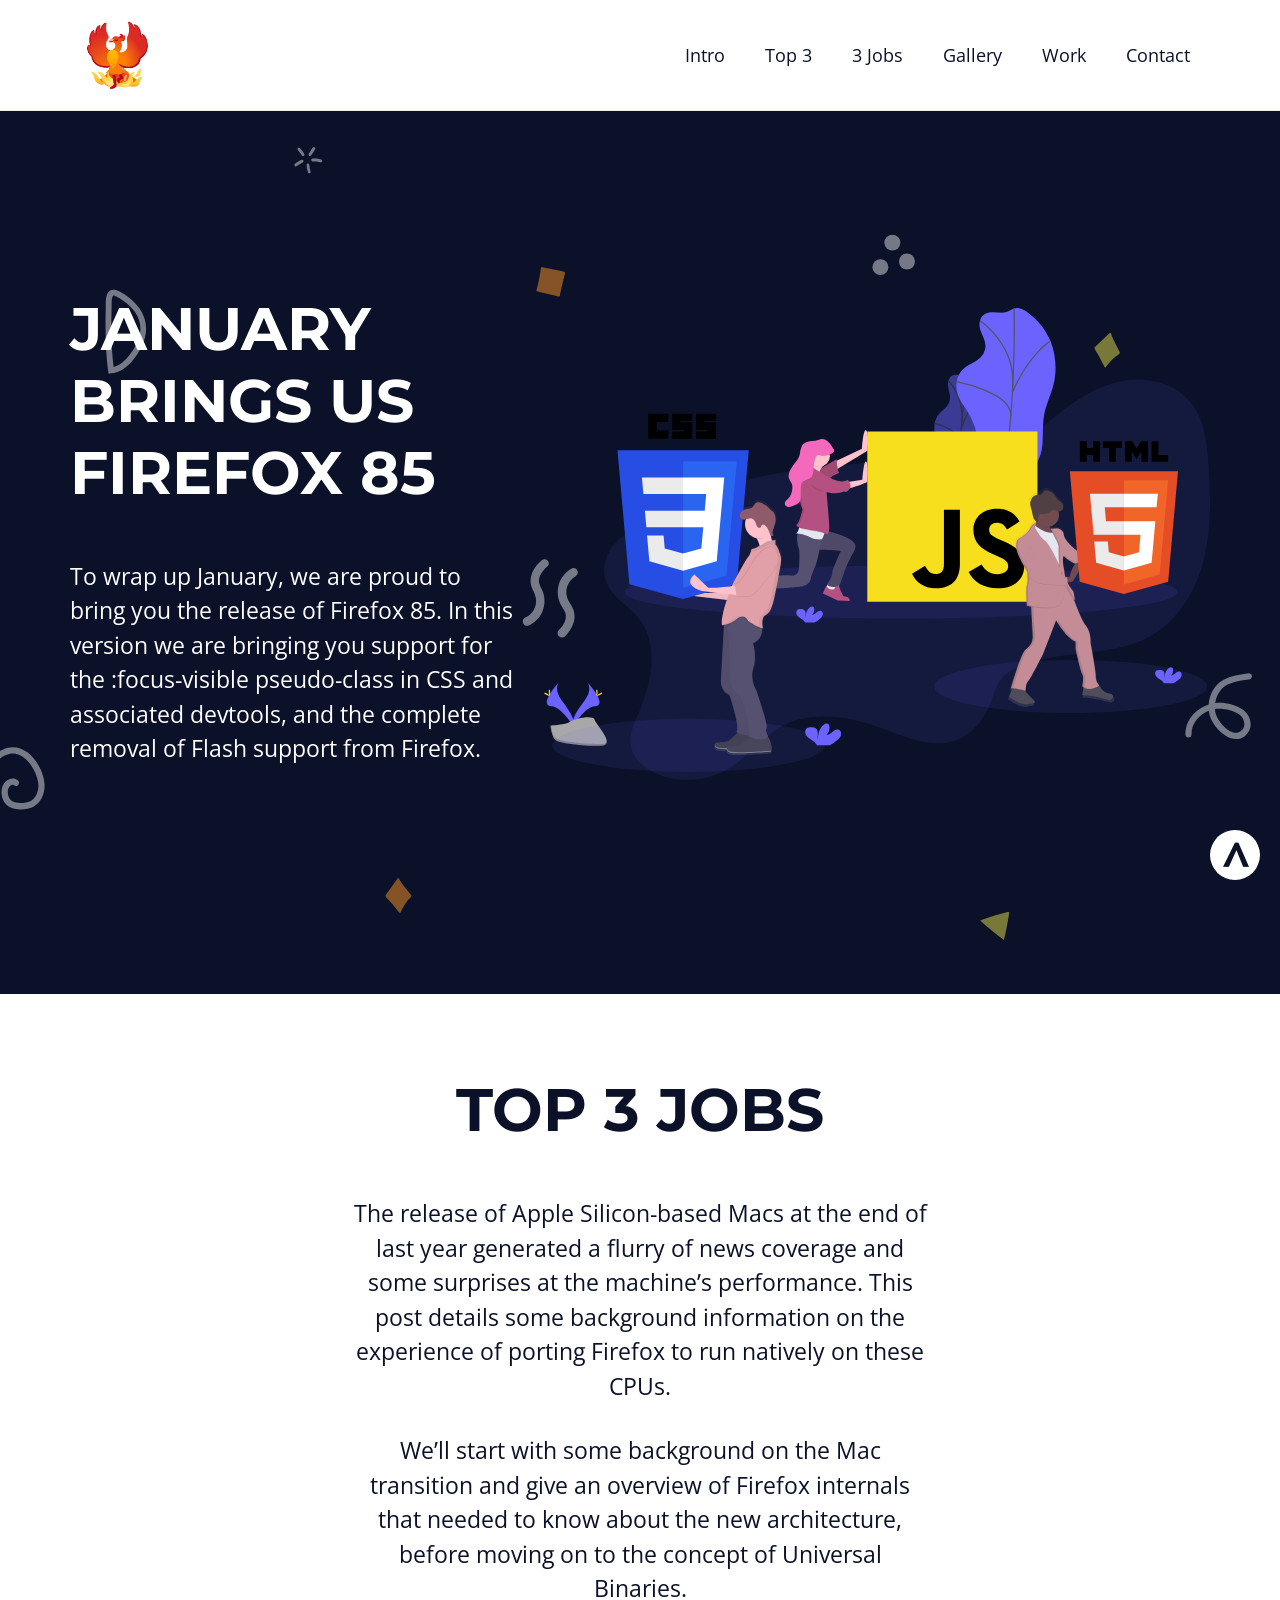
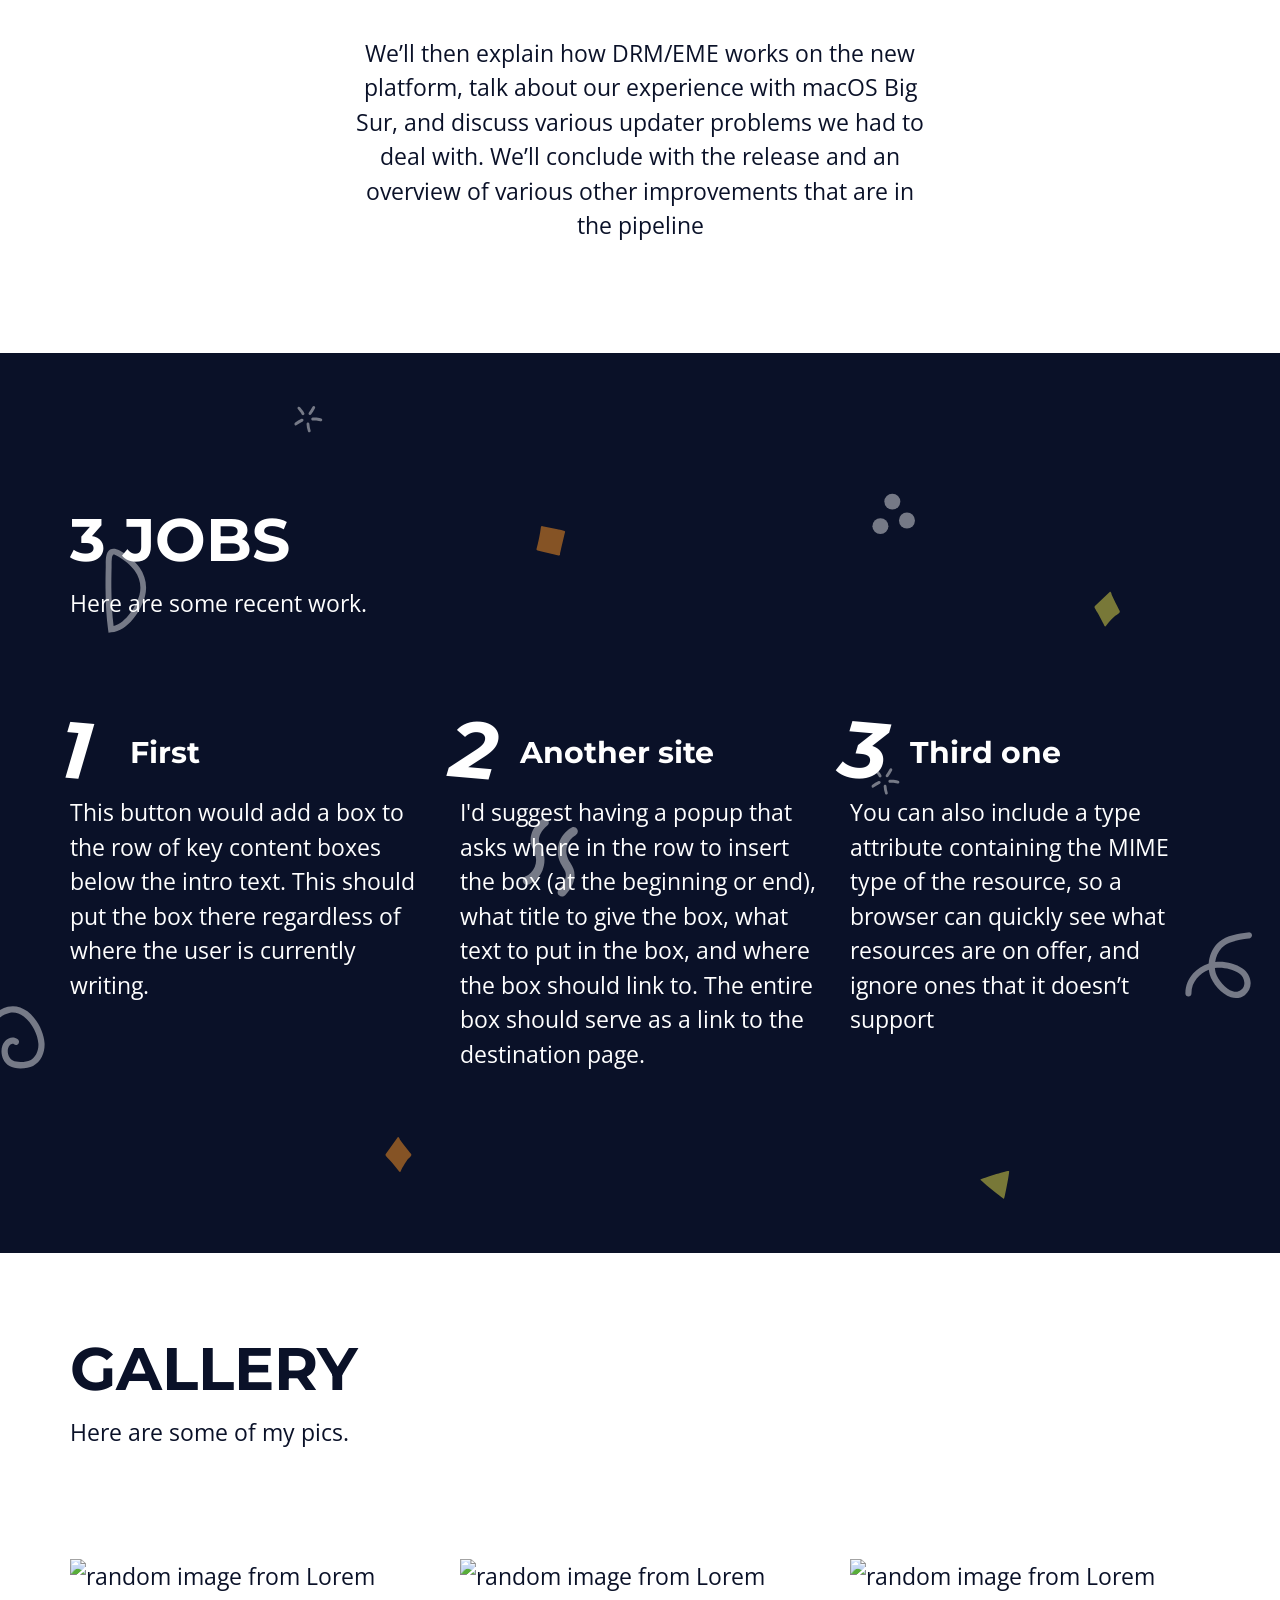
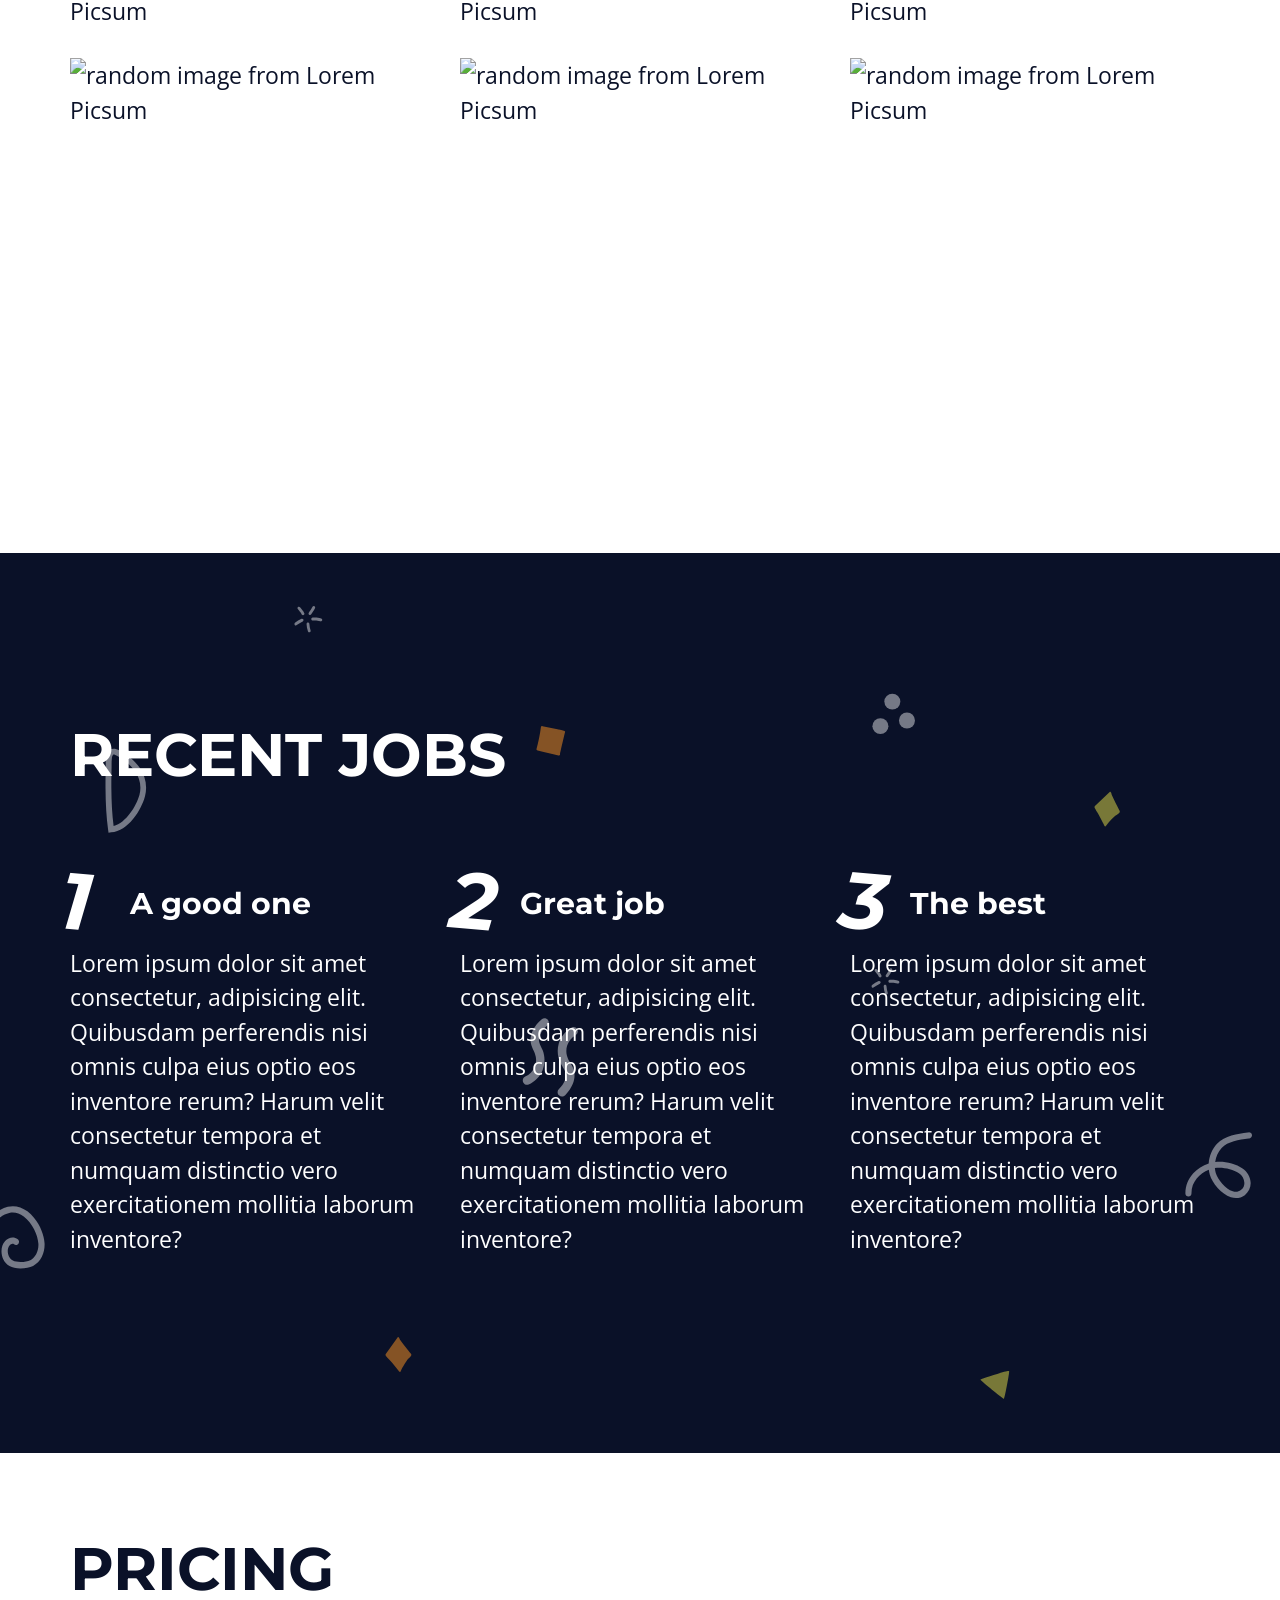
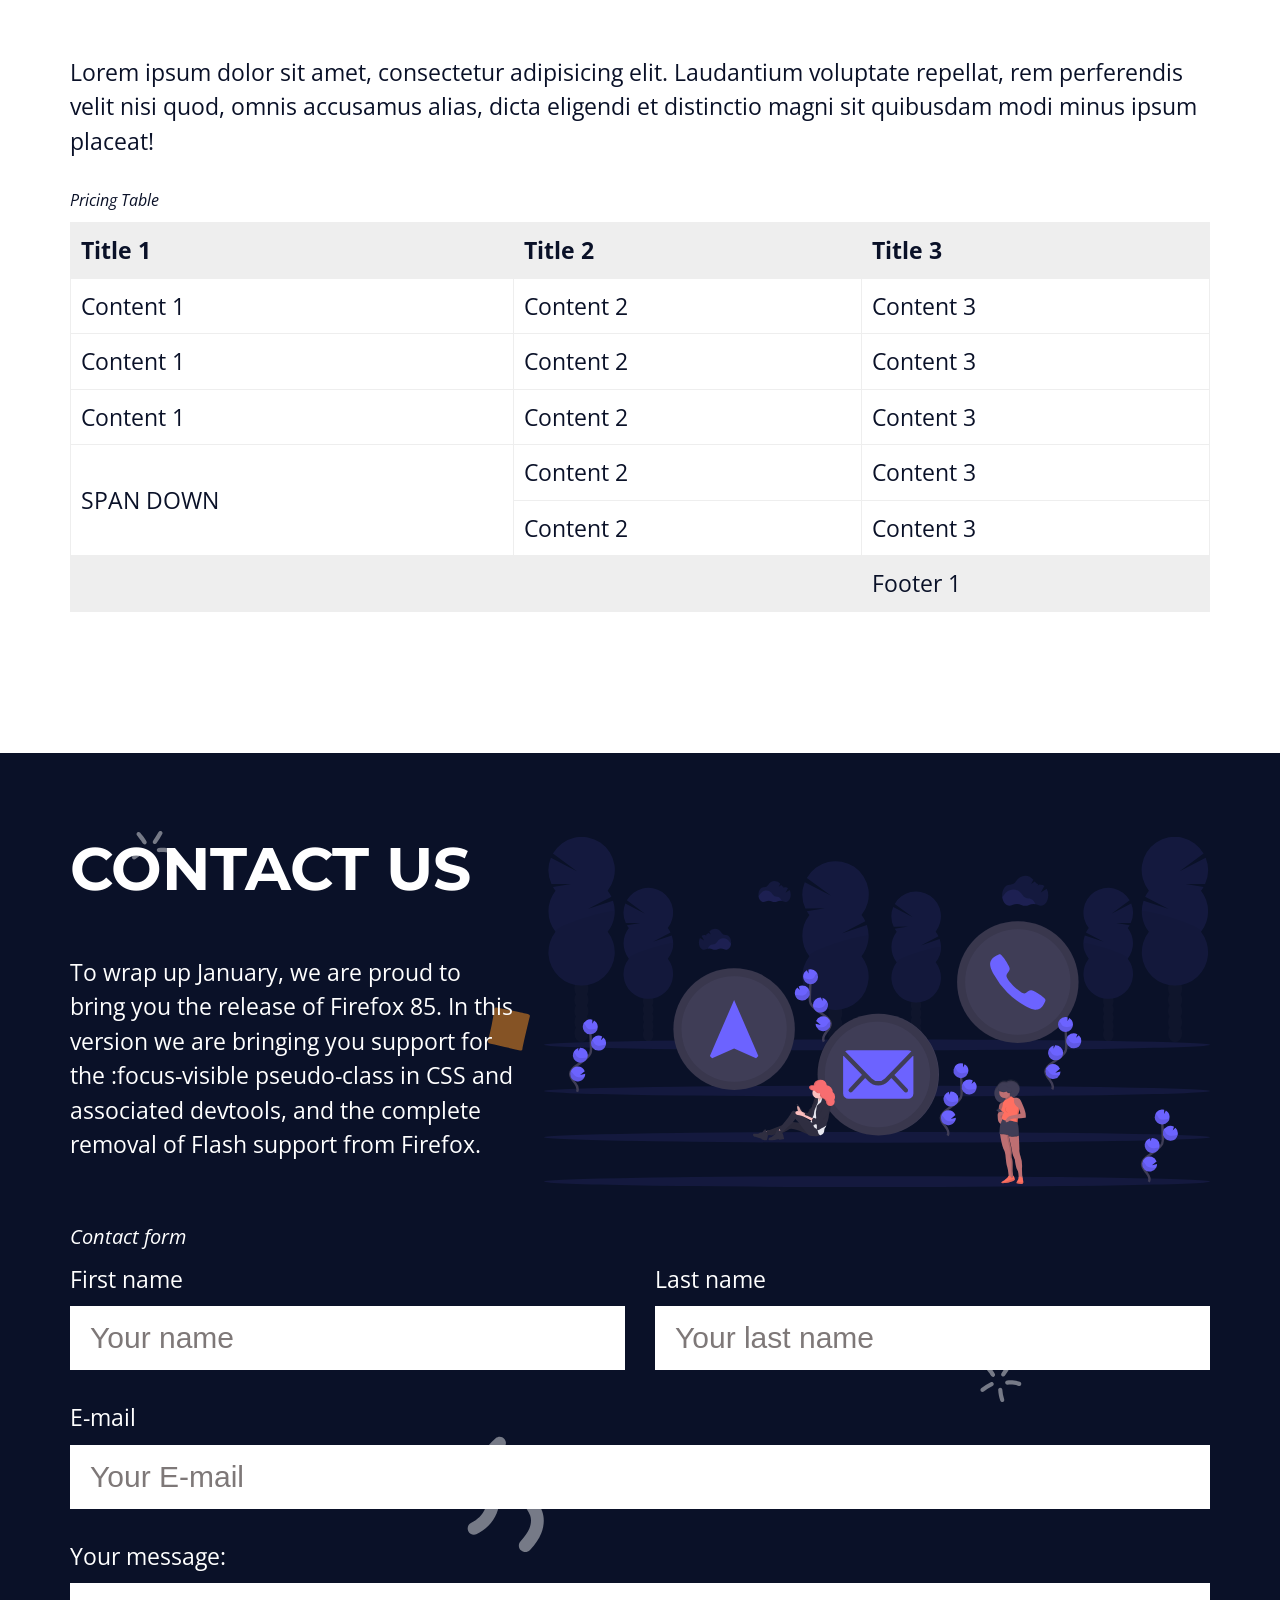
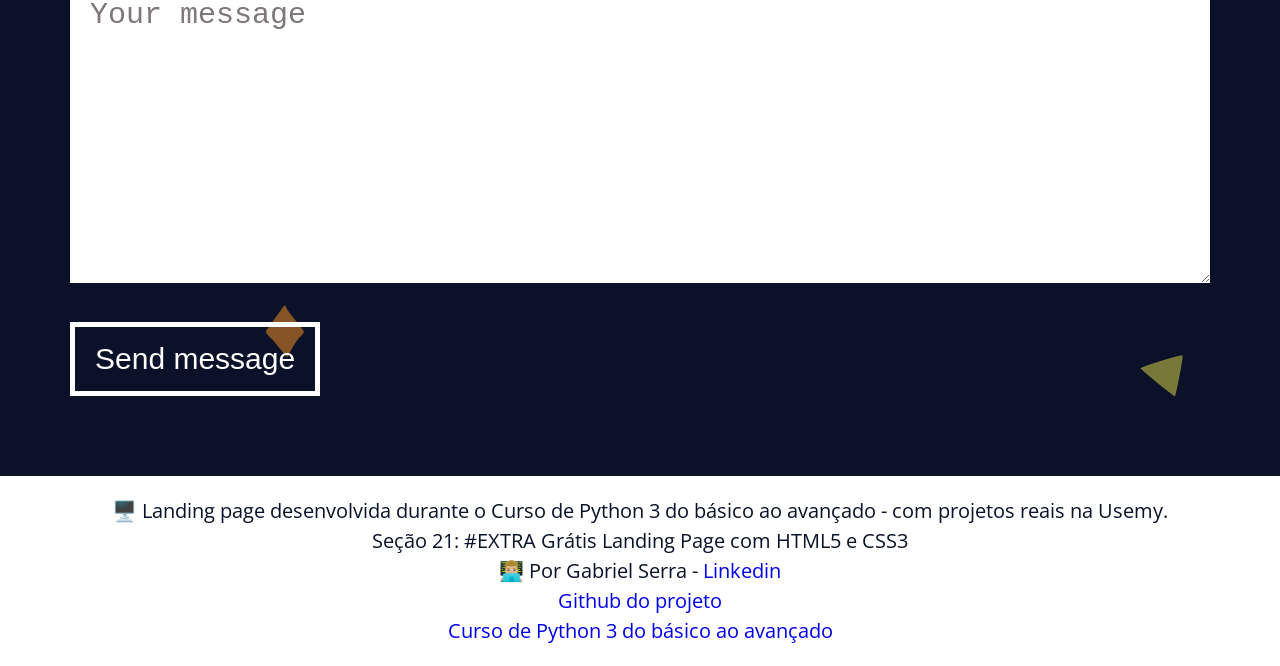
==== index.html @ 503d2846 "To publish at Netlify" ====
<!doctype html>
<html lang="pt-BR">
  <head>
    <meta charset="UTF-8" />
    <meta name="viewport" content="width=device-width, initial-scale=1.0" />
    <title>Landing Page</title>
    <link rel="stylesheet" href="./assets/css/styles.css" />
    <link rel="preconnect" href="https://fonts.googleapis.com" />
    <link rel="preconnect" href="https://fonts.gstatic.com" crossorigin />
    <link
      href="https://fonts.googleapis.com/css2?family=Montserrat:ital,wght@0,900;1,900&family=Open+Sans:ital,wdth,wght@0,75..100,300..800;1,75..100,300..800&display=swap"
      rel="stylesheet"
    />
  </head>
  <body>
    <input id="close-menu" class="close-menu" type="checkbox" area-label="Close menu" rolle="button">
    <label class="close-menu-label" for="close-menu" title="close-menu"></label>
    <div class="menu-spacing"></div>

    <aside class="menu white-bg">
      <div class="main-content menu-content">
        <h1 class="logo" onclick="getElementById('close-menu').checked=false;"><a href="#">🐦‍🔥</a></h1>
        <nav>
          <ul onclick="getElementById('close-menu').checked=false;">
            <li><a href="#intro">Intro</a></li>
            <li><a href="#top3">Top 3</a></li>
            <li><a href="#jobs">3 Jobs</a></li>
            <li><a href="#gallery">Gallery</a></li>
            <li><a href="#work">Work</a></li>
            <li><a href="#contact">Contact</a></li>
          </ul>
        </nav>
      </div>
    </aside>

    <section id="intro" class="intro main-bg section">
      <div class="main-content intro-content">
        <div class="intro-text-content">
          <h2>January brings us Firefox 85</h2>
          <p>
            To wrap up January, we are proud to bring you the release of Firefox
            85. In this version we are bringing you support for the
            :focus-visible pseudo-class in CSS and associated devtools, and the
            complete removal of Flash support from Firefox.
          </p>
        </div>
        <div class="intro-img">
          <img
            src="./assets/img/javascript-not-optimized.svg"
            alt="Desenho de 3 pessoas com as logos do CSS Js e HTML5"
          />
        </div>
      </div>
    </section>

    <section id="top3" class="white-bg section">
      <div class="main-content top3-content">
        <h2>TOP 3 jobs</h2>
        <p>
          The release of Apple Silicon-based Macs at the end of last year
          generated a flurry of news coverage and some surprises at the
          machine’s performance. This post details some background information
          on the experience of porting Firefox to run natively on these CPUs.
        </p>
        <p>
          We’ll start with some background on the Mac transition and give an
          overview of Firefox internals that needed to know about the new
          architecture, before moving on to the concept of Universal Binaries.
        </p>
        <p>
          We’ll then explain how DRM/EME works on the new platform, talk about
          our experience with macOS Big Sur, and discuss various updater
          problems we had to deal with. We’ll conclude with the release and an
          overview of various other improvements that are in the pipeline
        </p>
      </div>
    </section>

    <section id="jobs" class="jobs main-bg section">
      <div class="main-content jobs-content">
        <h2 class="grid-main-heading">3 Jobs</h2>
        <p class="grid-description">Here are some recent work.</p>
        <div class="grid">
          <article>
            <h3>First</h3>
            <p>
              This button would add a box to the row of key content boxes below
              the intro text. This should put the box there regardless of where
              the user is currently writing.
            </p>
          </article>
          <article>
            <h3>Another site</h3>
            <p>
              I'd suggest having a popup that asks where in the row to insert
              the box (at the beginning or end), what title to give the box,
              what text to put in the box, and where the box should link to. The
              entire box should serve as a link to the destination page.
            </p>
          </article>
          <article>
            <h3>Third one</h3>
            <p>
              You can also include a type attribute containing the MIME type of
              the resource, so a browser can quickly see what resources are on
              offer, and ignore ones that it doesn’t support
            </p>
          </article>
        </div>
      </div>
    </section>

    <section id="gallery" class="section white-bg">
      <div class="main-content">
        <h2 class="grid-main-heading">Gallery</h2>
        <p class="grid-description">Here are some of my pics.</p>
        <div class="grid">
          <div class="gallery-img">
            <img
              src="https://picsum.photos/360?random=1"
              alt="random image from Lorem Picsum"
            />
          </div>
          <div class="gallery-img">
            <img
              src="https://picsum.photos/360?random=2"
              alt="random image from Lorem Picsum"
            />
          </div>
          <div class="gallery-img">
            <img
              src="https://picsum.photos/360?random=3"
              alt="random image from Lorem Picsum"
            />
          </div>
          <div class="gallery-img">
            <img
              src="https://picsum.photos/360?random=4"
              alt="random image from Lorem Picsum"
            />
          </div>
          <div class="gallery-img">
            <img
              src="https://picsum.photos/360?random=5"
              alt="random image from Lorem Picsum"
            />
          </div>
          <div class="gallery-img">
            <img
              src="https://picsum.photos/360?random=6"
              alt="random image from Lorem Picsum"
            />
          </div>
        </div>
      </div>
    </section>

    <section id="work" class="jobs main-bg section">
      <div class="main-content jobs-content">
        <h2 class="grid-main-heading grid-description">Recent jobs</h2>
        <div class="grid">
          <article>
            <h3>A good one</h3>
            <p>
              Lorem ipsum dolor sit amet consectetur, adipisicing elit. Quibusdam perferendis nisi omnis culpa eius optio eos inventore rerum? Harum velit consectetur tempora et numquam distinctio vero exercitationem mollitia laborum inventore?
            </p>
          </article>
          <article>
            <h3>Great job</h3>
            <p>
              Lorem ipsum dolor sit amet consectetur, adipisicing elit. Quibusdam perferendis nisi omnis culpa eius optio eos inventore rerum? Harum velit consectetur tempora et numquam distinctio vero exercitationem mollitia laborum inventore?
            </p>
          </article>
          <article>
            <h3>The best</h3>
            <p>
              Lorem ipsum dolor sit amet consectetur, adipisicing elit. Quibusdam perferendis nisi omnis culpa eius optio eos inventore rerum? Harum velit consectetur tempora et numquam distinctio vero exercitationem mollitia laborum inventore?
            </p>
          </article>
        </div>
      </div>
    </section>

    <section id="pricing" class="white-bg section">
      <div class="main-content ">
        <h2>Pricing</h2>
        <p>
          Lorem ipsum dolor sit amet, consectetur adipisicing elit. Laudantium
          voluptate repellat, rem perferendis velit nisi quod, omnis accusamus
          alias, dicta eligendi et distinctio magni sit quibusdam modi minus
          ipsum placeat!
        </p>

        <div class="responsive-table">
          <table>
            <caption>
              Pricing Table
            </caption>
            <thead>
              <tr>
                <th>Title 1</th>
                <th>Title 2</th>
                <th>Title 3</th>
              </tr>
            </thead>

            <tbody>
              <tr>
                <td>Content 1</td>
                <td>Content 2</td>
                <td>Content 3</td>
              </tr>
              <tr>
                <td>Content 1</td>
                <td>Content 2</td>
                <td>Content 3</td>
              </tr>
              <tr>
                <td>Content 1</td>
                <td>Content 2</td>
                <td>Content 3</td>
              </tr>
              <tr>
                <td rowspan="2">SPAN DOWN</td>
                <td>Content 2</td>
                <td>Content 3</td>
              </tr>
              <tr>
                <td>Content 2</td>
                <td>Content 3</td>
              </tr>
            </tbody>

            <tfoot>
              <tr>
                <td></td>
                <td></td>
                <td>Footer 1</td>
              </tr>
            </tfoot>
          </table>
        </div>

      </div>
    </section>

    <section id="contact" class="intro main-bg section">
      <div class="main-content intro-content">
        <div class="intro-text-content">
          <h2>Contact us</h2>
          <p>
            To wrap up January, we are proud to bring you the release of Firefox
            85. In this version we are bringing you support for the
            :focus-visible pseudo-class in CSS and associated devtools, and the
            complete removal of Flash support from Firefox.
          </p>
        </div>
        <div class="intro-img">
          <img
            src="./assets/img/contact-us.svg"
            alt="Imagem estilizada de formas de contato"
          />
        </div>
        <div class="contact-form">
          <fieldset class="form-grid">
            <legend>Contact form</legend>

            <div class="form-group">
              <label for="first-name">First name</label>
              <input
                type="text"
                name="first-name"
                id="first-name"
                placeholder="Your name"
              />
            </div>
            <div class="form-group">
              <label for="last-name">Last name</label>
              <input
                type="text"
                name="last-name"
                id="last-name"
                placeholder="Your last name"
              />
            </div>

            <div class="form-group">
              <label for="email">E-mail</label>
              <input
                type="email"
                name="email"
                id="email"
                placeholder="Your E-mail"
              />
            </div>

            <div class="form-group full-width">
              <label for="message">Your message:</label>
              <textarea
                name="message"
                id="message"
                placeholder="Your message"
              ></textarea>
            </div>

            <div class="form-group full-width">
              <button type="submit">Send message</button>
            </div>
          </fieldset>
        </div>
      </div>
    </section>

    <footer id="footer" class="footer white-bg">
      <p>
        🖥️ Landing page desenvolvida durante o Curso de Python 3
        do básico ao avançado - com projetos reais na Usemy.
      </p>
      <p>
        Seção 21: #EXTRA Grátis
        Landing Page com HTML5 e CSS3
      </p>
      <p>👨🏼‍💻 Por Gabriel Serra - <a href="http://www.linkedin.com/in/gabriel-serra-18999238" target="_blank">Linkedin</a></p>
      <a href="https://github.com/GabrielSerra79/HTML5_CSS3" target="_blank">Github do projeto</a>
      <br>
      <a href="https://www.udemy.com/course/python-3-do-zero-ao-avancado/" target="_blank"
        >Curso de Python 3 do básico ao avançado</a
      >
    </footer>

    <a class="back-to-top" href="#">></a>
  </body>
</html>
---- assets/css/styles.css ----
/*
.montserrat-<uniquifier> {
  font-family: "Montserrat", sans-serif;
  font-optical-sizing: auto;
  font-weight: 900;
  font-style: normal;
}


.open-sans-<uniquifier> {
  font-family: "Open Sans", sans-serif;
  font-optical-sizing: auto;
  font-weight: <weight>;
  font-style: normal;
  font-variation-settings:
    "wdth" <width>;
}

*/

:root {
  --primary-color: #0a1128;
  --secondary-color: crimson;
  --white-color: #fff;
  --light-grey-color: #eee;
  --grey-color: #7e7878;
  --gap: 3rem;
}

* {
  margin: 0;
  padding: 0;
  box-sizing: border-box;
}

html {
  font-size: 62.5%;
  scroll-behavior: smooth;
}

body {
  font-family: "Open Sans", sans-serif;
  font-size: 2.3rem;
  color: var(--primary-color);
  line-height: 1.5;
}

h1,
h2,
h3,
h4,
h5,
h6 {
  font-family: "Montserrat", sans-serif;
}

h1 {
  font-size: 6rem;
  text-transform: uppercase;
}

h2 {
  font-size: 6rem;
  margin-bottom: 5rem;
  text-transform: uppercase;
  line-height: 1.2;
}

h3 {
  font-size: 4.5rem;
}

h4 {
  font-size: 4rem;
}

h5 {
  font-size: 3.5rem;
}

h6 {
  font-size: 3rem;
}

a {
  text-decoration: none;
}

p {
  margin-bottom: 3rem;
}

table {
  min-width: 66rem;
  width: 100%;
  border-collapse: collapse;
}

caption {
  font-size: 1.6rem;
  font-style: italic;
  text-align: left;
  margin-bottom: 1rem;
}

td,
th {
  white-space: nowrap;
  padding: 1rem;
  text-align: left;
  border: 0.1rem solid var(--light-grey-color);
}

thead tr {
  background-color: var(--light-grey-color);
}

tfoot tr {
  background-color: var(--light-grey-color);
}

.main-content {
  max-width: 120rem;
  margin: 0 auto;
  padding: 8rem var(--gap);
}

.menu {
  position: fixed;
  top: 0;
  width: 100%;
  border-bottom: 0.1rem solid var(--light-grey-color);
  z-index: 1;
}

.menu-content {
  display: flex;
  justify-content: space-between;
  align-items: center;
  padding-top: 0;
  padding-bottom: 0;
}

/* .menu-content h1 {
  font-size: 2.3rem;
} */

.menu-content ul {
  list-style: none;
  display: flex;
}

.logo {
  padding: 1rem;
}

.menu-content ul li a {
  display: block;
  padding: 2rem;
  font-size: 1.8rem;
  color: var(--primary-color);
  position: relative;
}

.menu-content ul li a::after {
  content: "";
  position: absolute;
  bottom: 1rem;
  left: 50%;
  width: 0;
  height: 0.2rem;
  background: crimson;
  transition: all 300ms ease-in-out;
}

.menu-content ul li a:hover::after {
  width: 50%;
  left: 25%;
}

.menu-spacing {
  height: 9.4rem;
}

.main-bg {
  background-image: url("../img/main-bg.svg");
  background-size: cover;
  background-position: center center;
  color: var(--white-color);
}

.white-bg {
  background-color: var(--white-color);
  color: var(--primary-color);
}

.section {
  min-height: 100vh;
}

.intro-content {
  position: relative;
  /* top: -9.4rem; */
  display: grid;
  grid-template-columns: 1fr 1.5fr;
  gap: var(--gap);
  min-height: 100vh;
}

.intro-text-content,
.intro-img {
  display: flex;
  flex-flow: column wrap;
  justify-content: center;
}

.intro-img img {
  max-width: 100%;
  height: auto;
}

.top3-content {
  max-width: 64rem;
  display: flex;
  /* flex-flow: column wrap; */
  flex-direction: column;
  flex-wrap: nowrap;
  justify-content: center;
  min-height: 100vh;
  text-align: center;
}

.jobs-content {
  display: flex;
  flex-flow: column wrap;
  justify-content: center;
  min-height: 100vh;
}

.grid-main-heading {
  margin-bottom: 1rem;
}
.grid-description {
  padding-bottom: 8rem;
}

.grid {
  display: grid;
  grid-template-columns: repeat(3, 1fr);
  gap: var(--gap);
  counter-reset: grid-counter;
}

.grid h3 {
  font-size: 3rem;
  position: relative;
  padding-left: 6rem;
  padding-bottom: 2rem;
}

.grid h3::before {
  counter-increment: grid-counter;
  content: counter(grid-counter);
  position: absolute;
  font-size: 8rem;
  font-style: italic;
  top: -4rem;
  left: -1rem;
  transform: rotate(5deg);
}

.gallery-img {
  width: 100%;
  max-width: 36rem;
  max-height: 36rem;
  overflow: hidden;
}

.gallery-img img {
  transition: all 300ms ease-in-out;
}

.gallery-img img:hover {
  transform: translate(-3%, 3%) scale(1.2) rotate(5deg);
}

.responsive-table {
  overflow: hidden;
  overflow-x: auto;
}

.contact-form {
  grid-column: span 2;
}

.form-grid {
  border: none;
  display: flex;
  flex-flow: row;
  flex-wrap: wrap;
  gap: var(--gap);
}

.form-grid legend {
  font-style: italic;
  font-size: 2rem;
  margin-bottom: 1rem;
}

.form-group {
  flex: 1 1 auto;
}

.form-group label {
  display: block;
  margin-bottom: 1rem;
}

.form-group input,
.form-group textarea {
  border: none;
  width: 100%;
  background-color: var(--white-color);
  padding: 1.5rem 2rem;
  font-size: 3rem;
  outline: none;
}

.form-group input:focus,
.form-group textarea:focus {
  box-shadow: 0 0 1rem 0.2rem var(--secondary-color);
}

.form-group textarea {
  min-height: 30rem;
}

.full-width {
  width: 100%;
}

.form-group button {
  border: 0.5rem solid var(--white-color);
  background: none;
  color: var(--white-color);
  padding: 1.5rem 2rem;
  font-size: 3rem;
  cursor: pointer;
  transition: all 300ms ease-in-out;
}

.form-group button:hover {
  background-color: var(--white-color);
  color: var(--primary-color);
}

.form-group ::placeholder {
  color: var(--grey-color);
}

.footer {
  text-align: center;
  font-size: 2rem;
  padding: 2rem;
}

.footer p,
.footer a {
  margin: 0;
}

.close-menu {
    display: none;
  }

.back-to-top{
  position: fixed;
  bottom: 2rem;
  right: 2rem;
  background-color: var(--white-color);
  color: var(--primary-color);
  width: 5rem;
  height: 5rem;
  display: flex;
  justify-content: center;
  align-items: center;
  border-radius: 50%;
  rotate: -90deg;
  font-size: 5rem;
  font-weight: bold;

}

@media (max-width: 800px) {
  .intro-content,
  .grid {
    grid-template-columns: 1fr;
  }

  .gallery-img {
    width: 100%;
    max-width: 100%;
    max-height: 100%;
  }

  .gallery-img img {
    width: 100%;
  }

  .menu {
    bottom: 0;
    text-align: center;
    display: none;
  }

  .menu-content {
    height: 100vh;
  }

  .menu-content,
  .menu-content ul {
    flex-direction: column;
    justify-content: center;
  }

  .close-menu-label::after {
    content: '☰';
    position: fixed;
    z-index: 2;
    top: 2rem;
    right: 2rem;
    background-color: var(--primary-color);
    color: var(--white-color);
    font-size: 3rem;
    line-height: 3rem;
    width: 3rem;
    height: 3rem;
    text-align: center;
    padding: 0.5rem;
    cursor: pointer;
  }

  .close-menu:checked~.menu {
    display: block;
  }

  .close-menu:checked~.close-menu-label::after {
    content: "×";
  }

  .menu-spacing {
    display: none;
  }
}
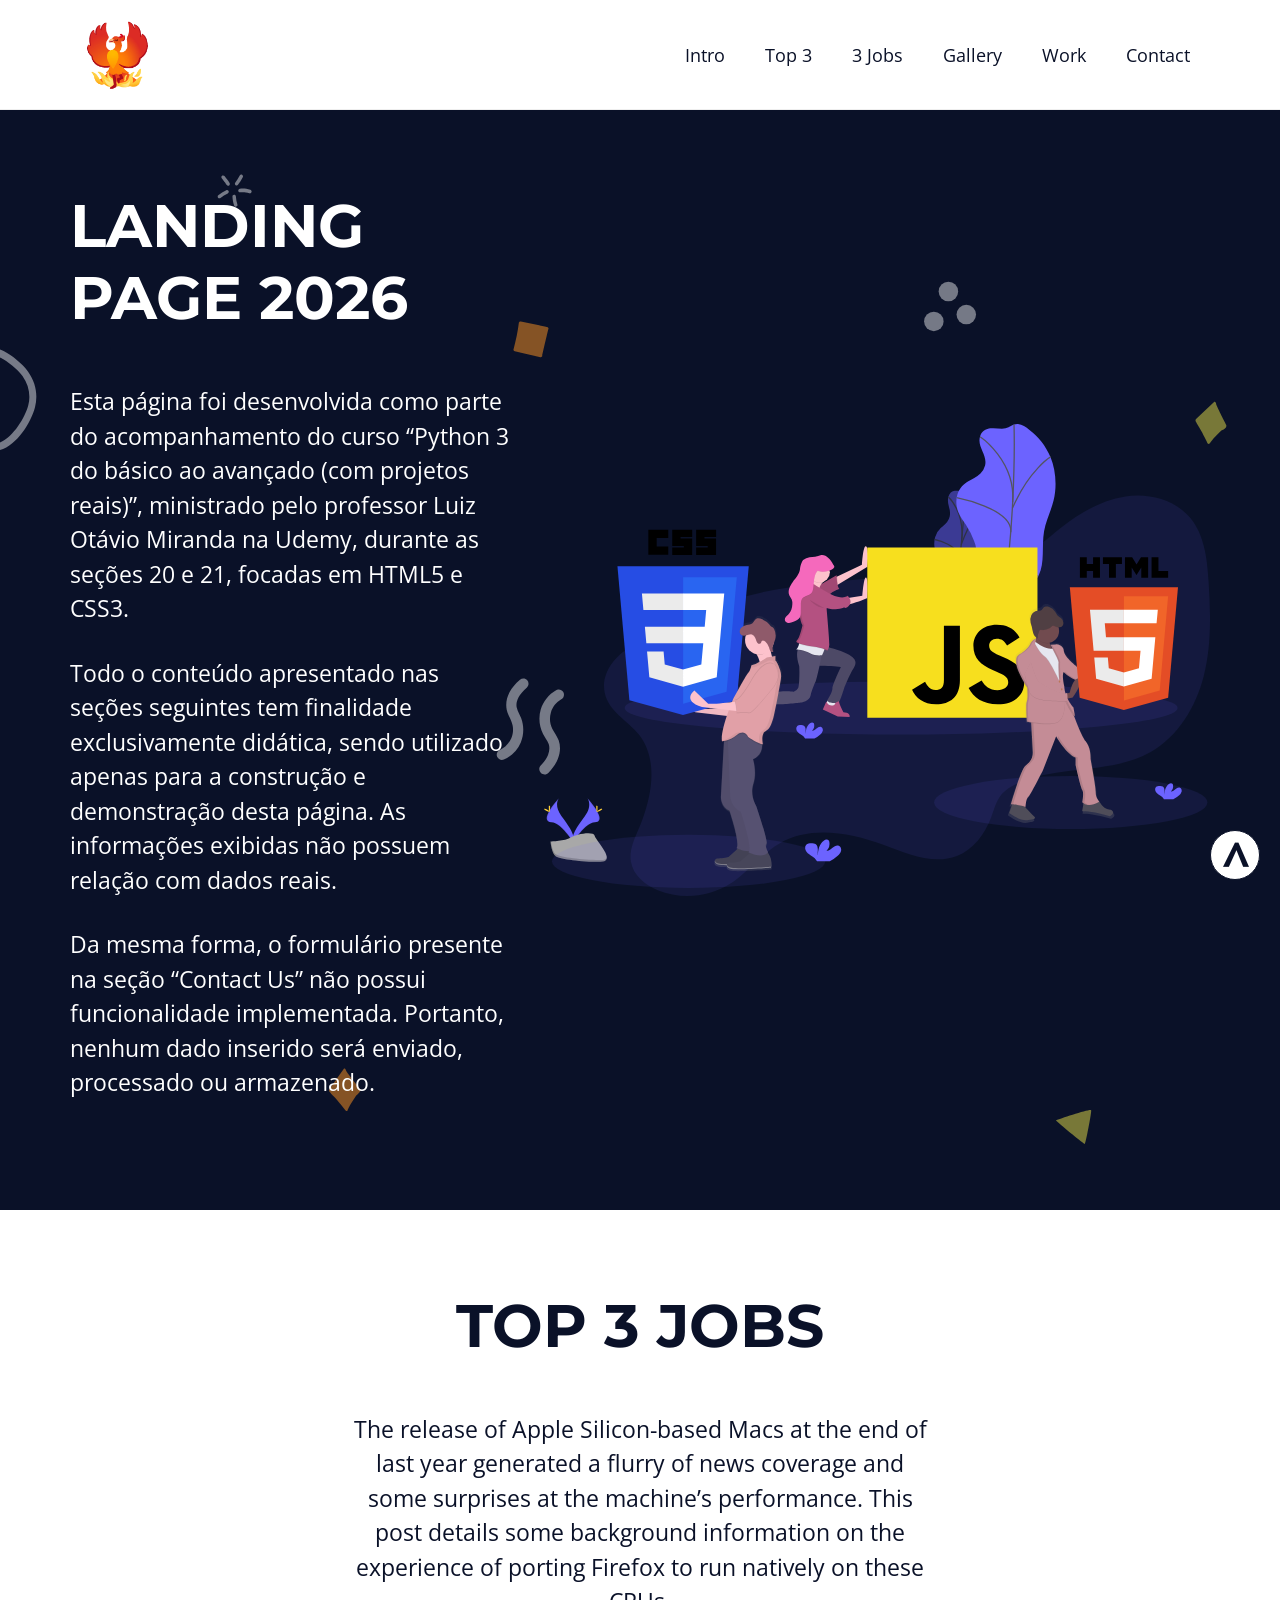
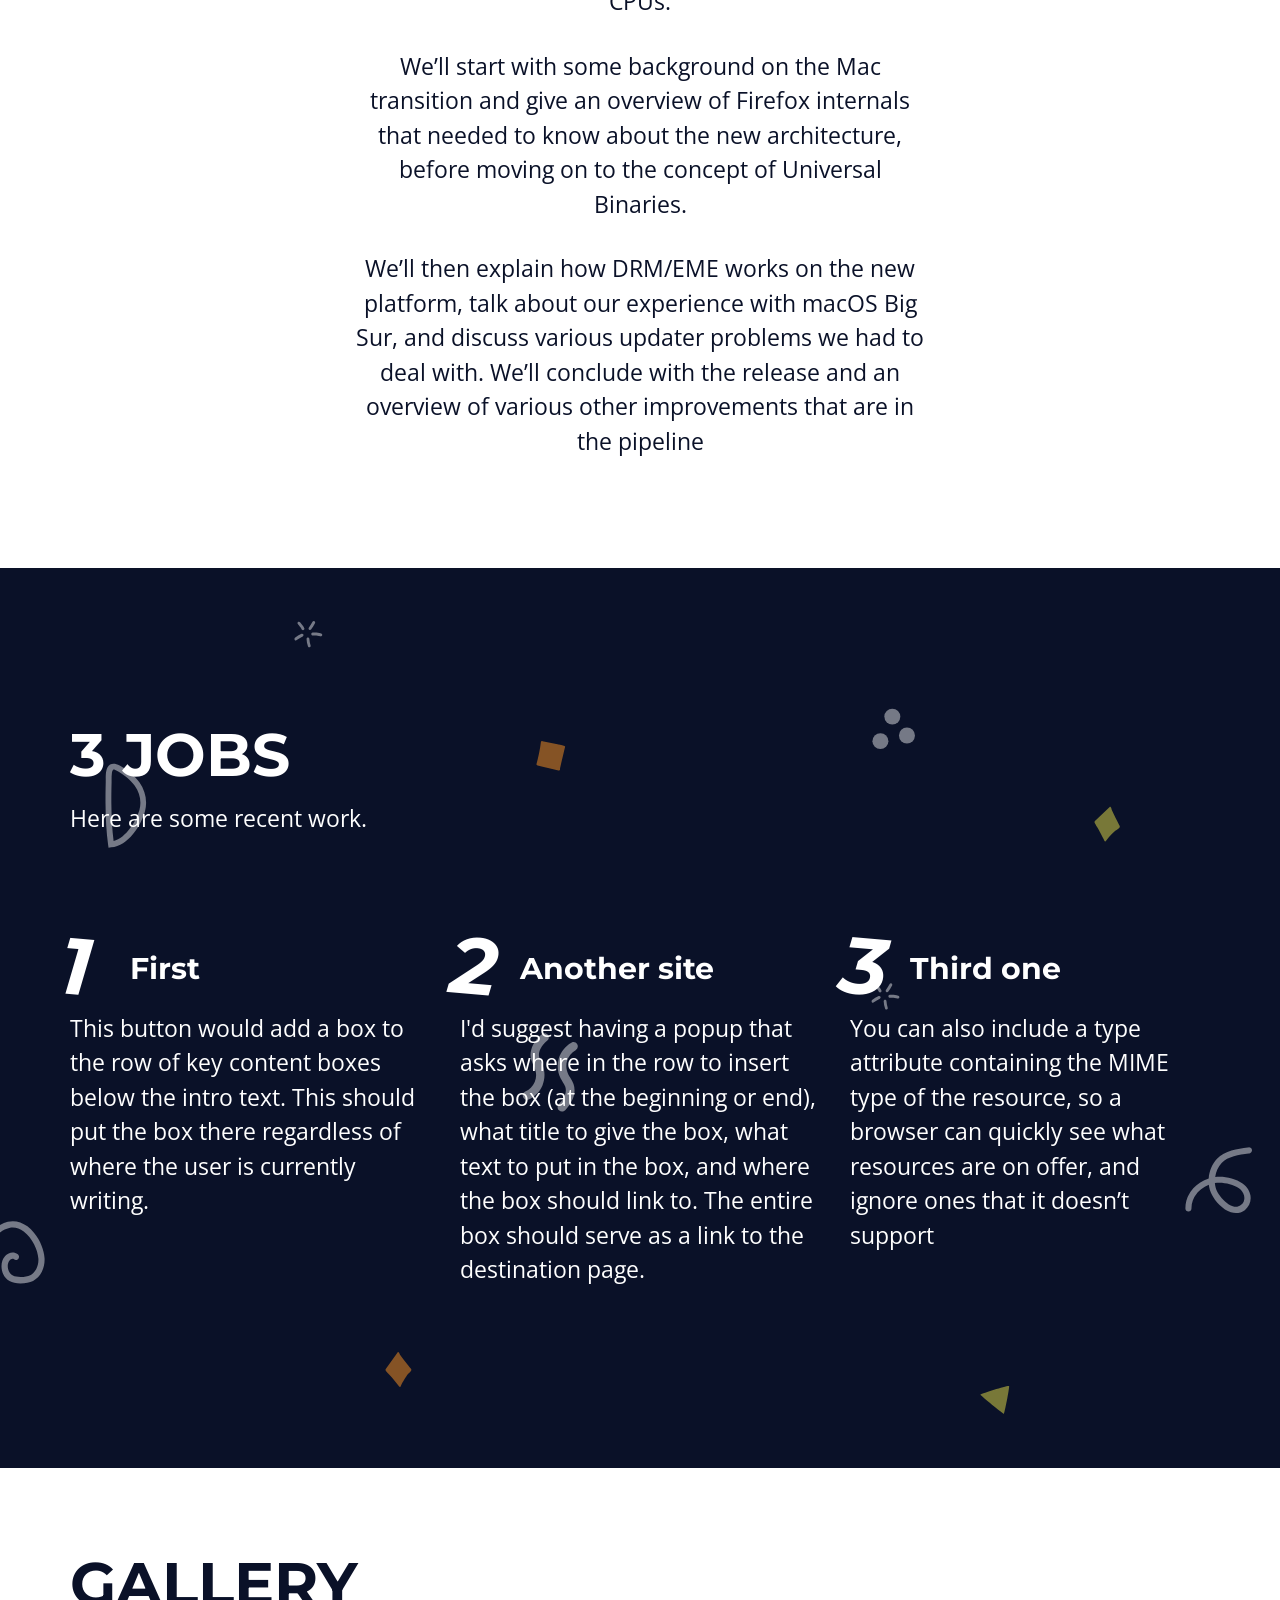
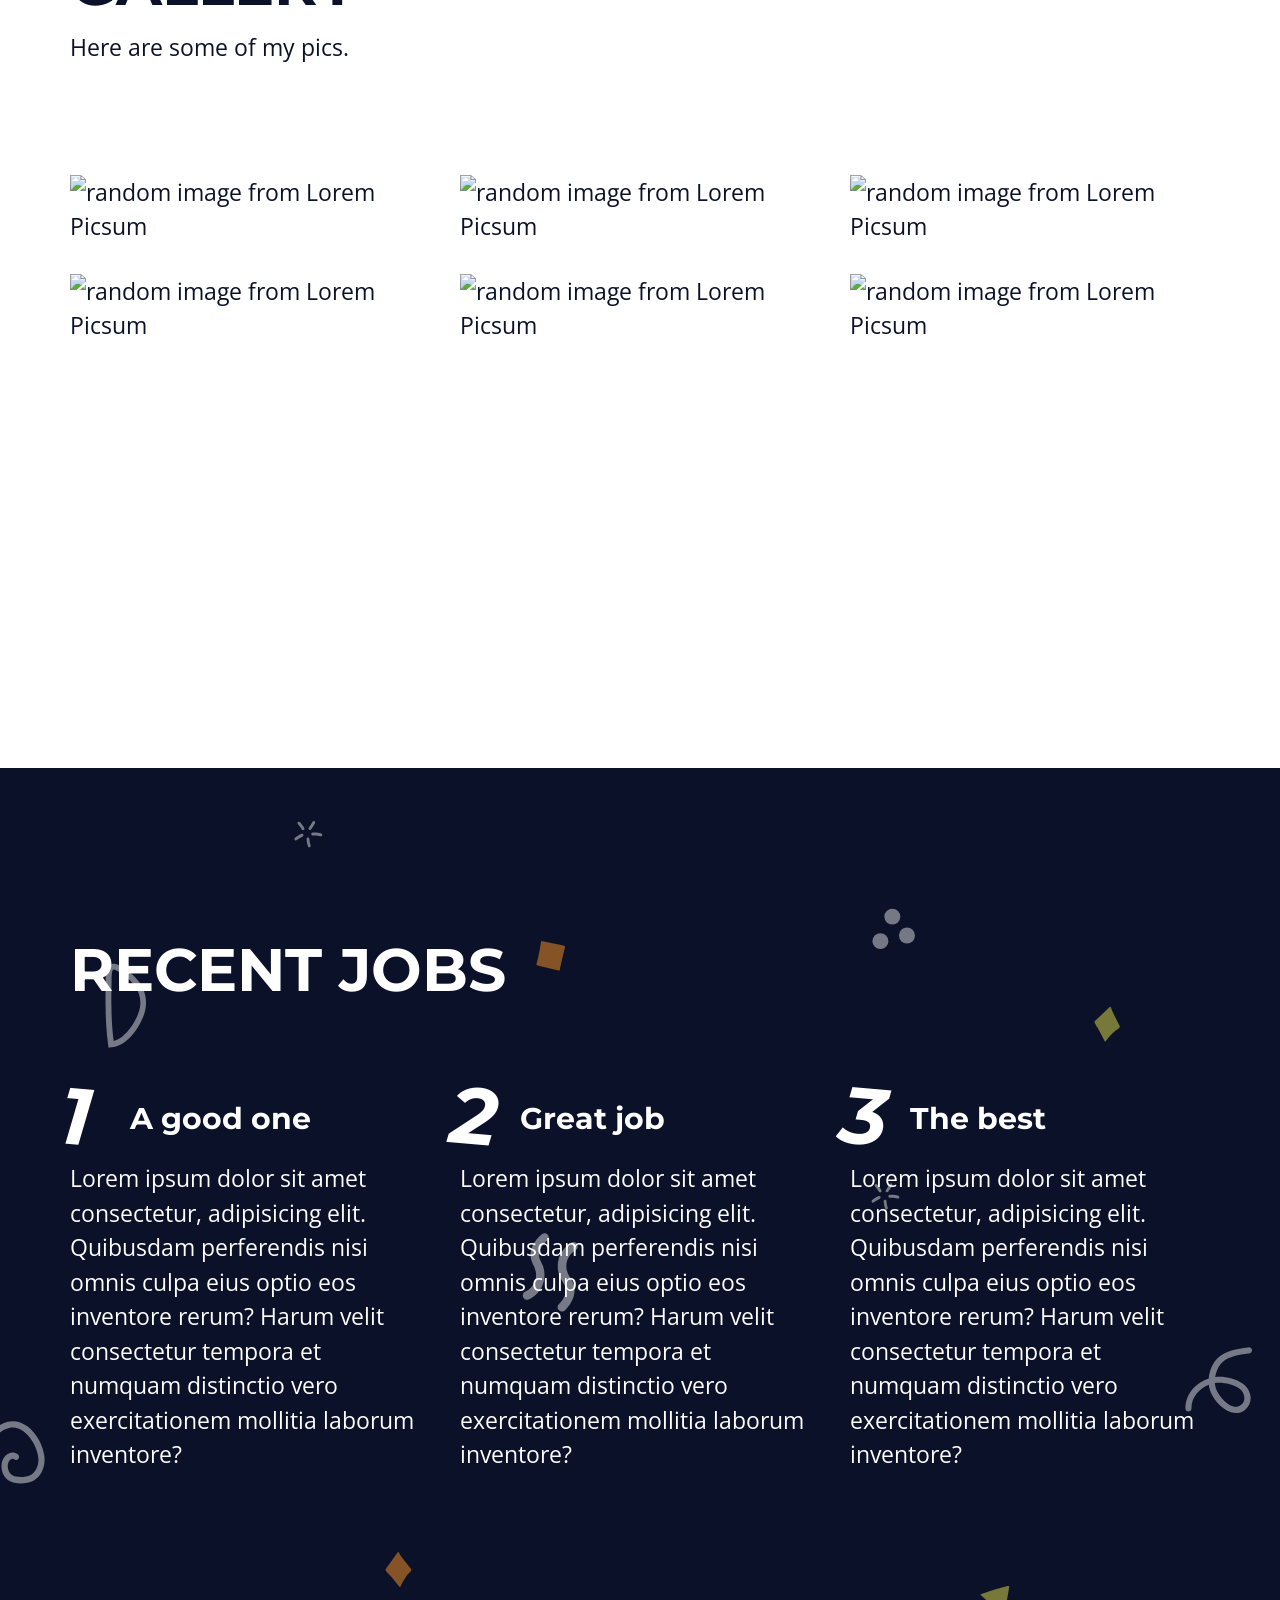
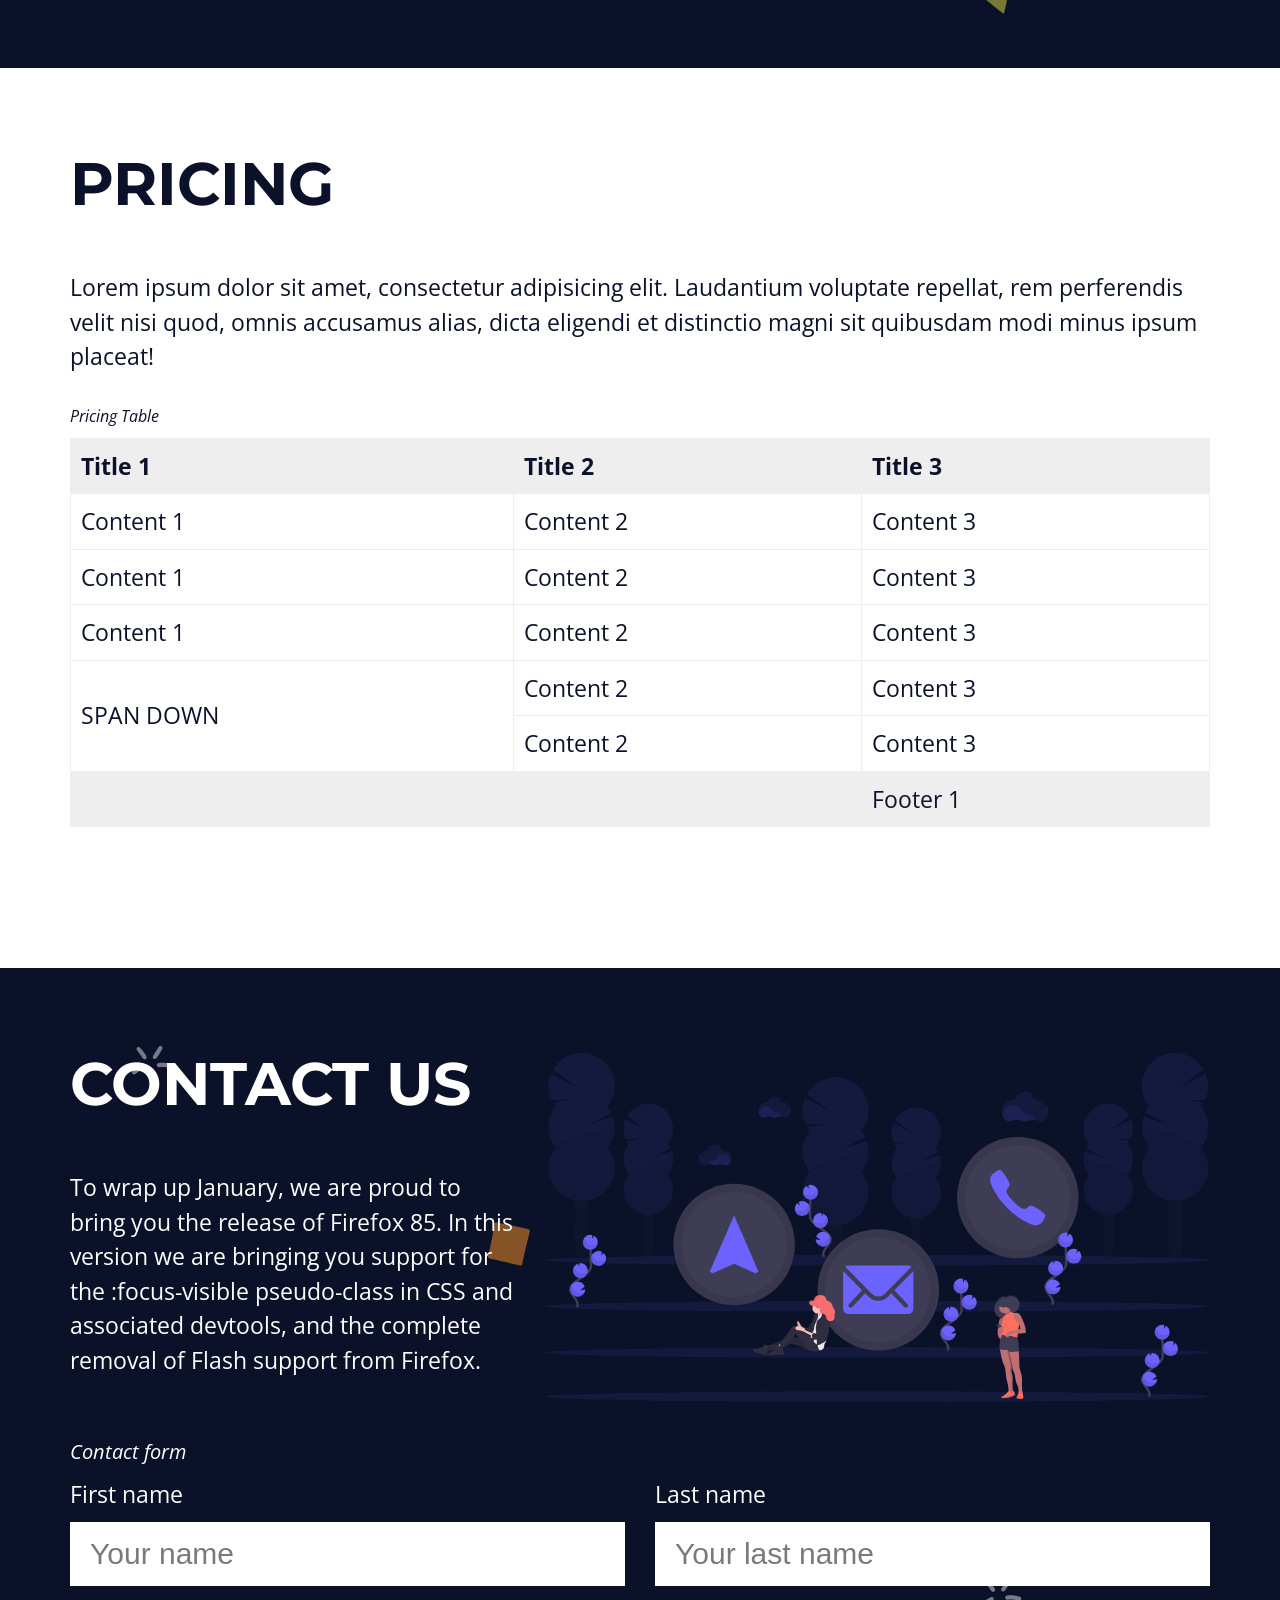
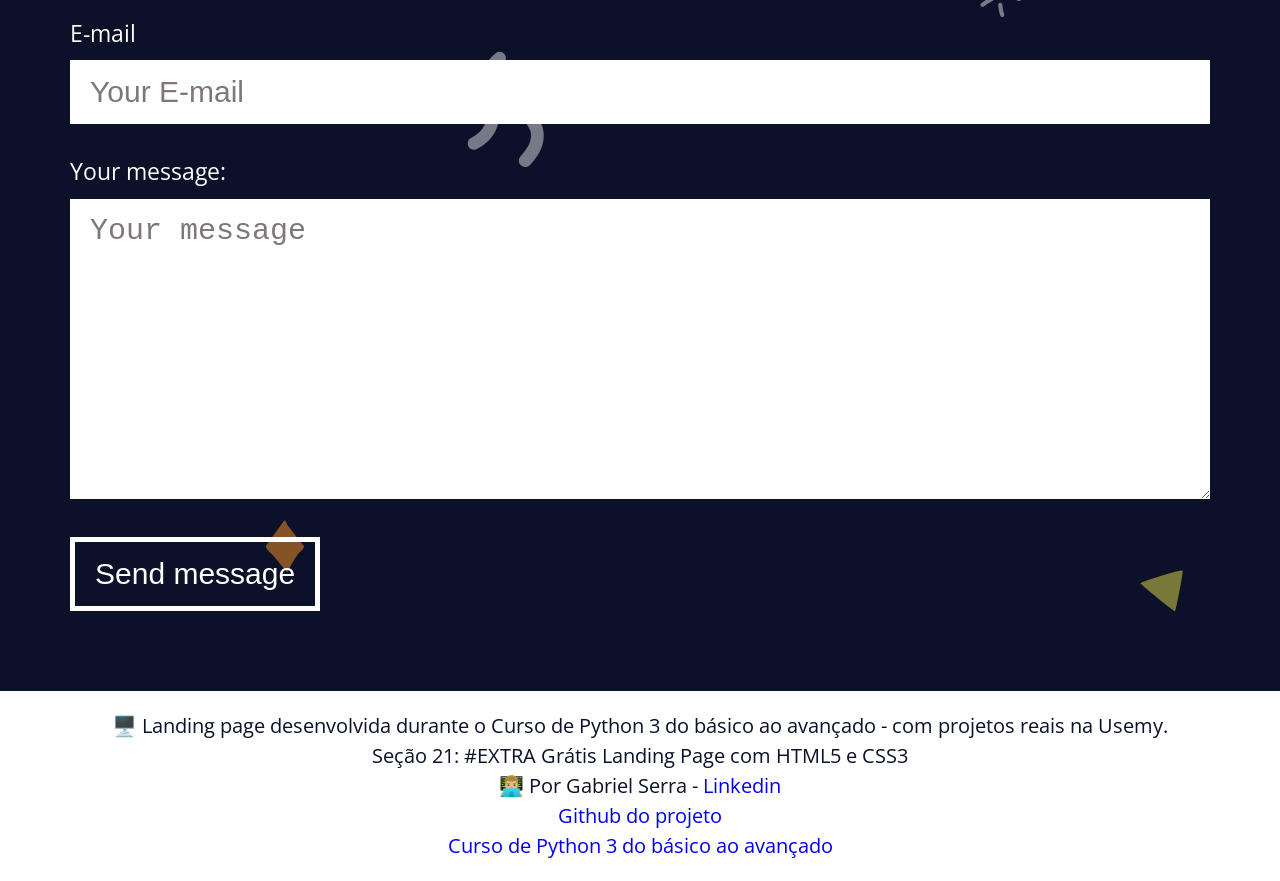
==== commit 8e2a7f24: "My improvements" ====
--- a/index.html
+++ b/index.html
@@ -3,6 +3,11 @@
   <head>
     <meta charset="UTF-8" />
     <meta name="viewport" content="width=device-width, initial-scale=1.0" />
+    <meta
+      name="description"
+      content="Landing page moderna com seções de portfólio, galeria e formulário de contato."
+    />
+    <meta name="theme-color" content="#0a1128" />
     <title>Landing Page</title>
     <link rel="stylesheet" href="./assets/css/styles.css" />
     <link rel="preconnect" href="https://fonts.googleapis.com" />
@@ -13,15 +18,24 @@
     />
   </head>
   <body>
-    <input id="close-menu" class="close-menu" type="checkbox" area-label="Close menu" rolle="button">
+    <input
+      id="close-menu"
+      class="close-menu"
+      type="checkbox"
+      aria-label="Close menu"
+      role="button"
+    />
     <label class="close-menu-label" for="close-menu" title="close-menu"></label>
+
     <div class="menu-spacing"></div>
 
     <aside class="menu white-bg">
       <div class="main-content menu-content">
-        <h1 class="logo" onclick="getElementById('close-menu').checked=false;"><a href="#">🐦‍🔥</a></h1>
+        <h1 class="logo">
+          <a href="#">🐦‍🔥</a>
+        </h1>
         <nav>
-          <ul onclick="getElementById('close-menu').checked=false;">
+          <ul>
             <li><a href="#intro">Intro</a></li>
             <li><a href="#top3">Top 3</a></li>
             <li><a href="#jobs">3 Jobs</a></li>
@@ -36,12 +50,23 @@
     <section id="intro" class="intro main-bg section">
       <div class="main-content intro-content">
         <div class="intro-text-content">
-          <h2>January brings us Firefox 85</h2>
+          <h2>Landing Page 2026</h2>
           <p>
-            To wrap up January, we are proud to bring you the release of Firefox
-            85. In this version we are bringing you support for the
-            :focus-visible pseudo-class in CSS and associated devtools, and the
-            complete removal of Flash support from Firefox.
+            Esta página foi desenvolvida como parte do acompanhamento do curso
+            “Python 3 do básico ao avançado (com projetos reais)”, ministrado
+            pelo professor Luiz Otávio Miranda na Udemy, durante as seções 20 e
+            21, focadas em HTML5 e CSS3.
+          </p>
+          <p>
+            Todo o conteúdo apresentado nas seções seguintes tem finalidade
+            exclusivamente didática, sendo utilizado apenas para a construção e
+            demonstração desta página. As informações exibidas não possuem
+            relação com dados reais.
+          </p>
+          <p>
+            Da mesma forma, o formulário presente na seção “Contact Us” não
+            possui funcionalidade implementada. Portanto, nenhum dado inserido
+            será enviado, processado ou armazenado.
           </p>
         </div>
         <div class="intro-img">
@@ -119,36 +144,42 @@
             <img
               src="https://picsum.photos/360?random=1"
               alt="random image from Lorem Picsum"
+              loading="lazy"
             />
           </div>
           <div class="gallery-img">
             <img
               src="https://picsum.photos/360?random=2"
               alt="random image from Lorem Picsum"
+              loading="lazy"
             />
           </div>
           <div class="gallery-img">
             <img
               src="https://picsum.photos/360?random=3"
               alt="random image from Lorem Picsum"
+              loading="lazy"
             />
           </div>
           <div class="gallery-img">
             <img
               src="https://picsum.photos/360?random=4"
               alt="random image from Lorem Picsum"
+              loading="lazy"
             />
           </div>
           <div class="gallery-img">
             <img
               src="https://picsum.photos/360?random=5"
               alt="random image from Lorem Picsum"
+              loading="lazy"
             />
           </div>
           <div class="gallery-img">
             <img
               src="https://picsum.photos/360?random=6"
               alt="random image from Lorem Picsum"
+              loading="lazy"
             />
           </div>
         </div>
@@ -162,19 +193,28 @@
           <article>
             <h3>A good one</h3>
             <p>
-              Lorem ipsum dolor sit amet consectetur, adipisicing elit. Quibusdam perferendis nisi omnis culpa eius optio eos inventore rerum? Harum velit consectetur tempora et numquam distinctio vero exercitationem mollitia laborum inventore?
+              Lorem ipsum dolor sit amet consectetur, adipisicing elit.
+              Quibusdam perferendis nisi omnis culpa eius optio eos inventore
+              rerum? Harum velit consectetur tempora et numquam distinctio vero
+              exercitationem mollitia laborum inventore?
             </p>
           </article>
           <article>
             <h3>Great job</h3>
             <p>
-              Lorem ipsum dolor sit amet consectetur, adipisicing elit. Quibusdam perferendis nisi omnis culpa eius optio eos inventore rerum? Harum velit consectetur tempora et numquam distinctio vero exercitationem mollitia laborum inventore?
+              Lorem ipsum dolor sit amet consectetur, adipisicing elit.
+              Quibusdam perferendis nisi omnis culpa eius optio eos inventore
+              rerum? Harum velit consectetur tempora et numquam distinctio vero
+              exercitationem mollitia laborum inventore?
             </p>
           </article>
           <article>
             <h3>The best</h3>
             <p>
-              Lorem ipsum dolor sit amet consectetur, adipisicing elit. Quibusdam perferendis nisi omnis culpa eius optio eos inventore rerum? Harum velit consectetur tempora et numquam distinctio vero exercitationem mollitia laborum inventore?
+              Lorem ipsum dolor sit amet consectetur, adipisicing elit.
+              Quibusdam perferendis nisi omnis culpa eius optio eos inventore
+              rerum? Harum velit consectetur tempora et numquam distinctio vero
+              exercitationem mollitia laborum inventore?
             </p>
           </article>
         </div>
@@ -182,7 +222,7 @@
     </section>
 
     <section id="pricing" class="white-bg section">
-      <div class="main-content ">
+      <div class="main-content">
         <h2>Pricing</h2>
         <p>
           Lorem ipsum dolor sit amet, consectetur adipisicing elit. Laudantium
@@ -240,7 +280,6 @@
             </tfoot>
           </table>
         </div>
-
       </div>
     </section>
 
@@ -262,72 +301,93 @@
           />
         </div>
         <div class="contact-form">
-          <fieldset class="form-grid">
-            <legend>Contact form</legend>
-
-            <div class="form-group">
-              <label for="first-name">First name</label>
-              <input
-                type="text"
-                name="first-name"
-                id="first-name"
-                placeholder="Your name"
-              />
-            </div>
-            <div class="form-group">
-              <label for="last-name">Last name</label>
-              <input
-                type="text"
-                name="last-name"
-                id="last-name"
-                placeholder="Your last name"
-              />
-            </div>
-
-            <div class="form-group">
-              <label for="email">E-mail</label>
-              <input
-                type="email"
-                name="email"
-                id="email"
-                placeholder="Your E-mail"
-              />
-            </div>
-
-            <div class="form-group full-width">
-              <label for="message">Your message:</label>
-              <textarea
-                name="message"
-                id="message"
-                placeholder="Your message"
-              ></textarea>
-            </div>
-
-            <div class="form-group full-width">
-              <button type="submit">Send message</button>
-            </div>
-          </fieldset>
+          <form action="#contact" method="get">
+            <fieldset class="form-grid">
+              <legend>Contact form</legend>
+
+              <div class="form-group">
+                <label for="first-name">First name</label>
+                <input
+                  type="text"
+                  name="first-name"
+                  id="first-name"
+                  placeholder="Your name"
+                  autocomplete="given-name"
+                />
+              </div>
+
+              <div class="form-group">
+                <label for="last-name">Last name</label>
+                <input
+                  type="text"
+                  name="last-name"
+                  id="last-name"
+                  placeholder="Your last name"
+                  autocomplete="surname-name"
+                />
+              </div>
+
+              <div class="form-group">
+                <label for="email">E-mail</label>
+                <input
+                  type="email"
+                  name="email"
+                  id="email"
+                  placeholder="Your E-mail"
+                  autocomplete="email"
+                />
+              </div>
+
+              <div class="form-group full-width">
+                <label for="message">Your message:</label>
+                <textarea
+                  name="message"
+                  id="message"
+                  placeholder="Your message"
+                ></textarea>
+              </div>
+
+              <div class="form-group full-width">
+                <button type="submit">Send message</button>
+              </div>
+            </fieldset>
+          </form>
         </div>
       </div>
     </section>
 
     <footer id="footer" class="footer white-bg">
       <p>
-        🖥️ Landing page desenvolvida durante o Curso de Python 3
-        do básico ao avançado - com projetos reais na Usemy.
+        🖥️ Landing page desenvolvida durante o Curso de Python 3 do básico ao
+        avançado - com projetos reais na Usemy.
       </p>
+      <p>Seção 21: #EXTRA Grátis Landing Page com HTML5 e CSS3</p>
       <p>
-        Seção 21: #EXTRA Grátis
-        Landing Page com HTML5 e CSS3
+        👨🏼‍💻 Por Gabriel Serra -
+        <a
+          href="http://www.linkedin.com/in/gabriel-serra-18999238"
+          target="_blank"
+          rel="noopener noreferrer"
+          >Linkedin</a
+        >
       </p>
-      <p>👨🏼‍💻 Por Gabriel Serra - <a href="http://www.linkedin.com/in/gabriel-serra-18999238" target="_blank">Linkedin</a></p>
-      <a href="https://github.com/GabrielSerra79/HTML5_CSS3" target="_blank">Github do projeto</a>
-      <br>
-      <a href="https://www.udemy.com/course/python-3-do-zero-ao-avancado/" target="_blank"
+      <a
+        href="https://github.com/GabrielSerra79/HTML5_CSS3"
+        target="_blank"
+        rel="noopener noreferrer"
+        >Github do projeto</a
+      >
+      <br />
+      <a
+        href="https://www.udemy.com/course/python-3-do-zero-ao-avancado/"
+        target="_blank"
+        rel="noopener noreferrer"
         >Curso de Python 3 do básico ao avançado</a
       >
     </footer>
 
-    <a class="back-to-top" href="#">></a>
+    <a class="back-to-top" href="#intro">></a>
+
+    <script src="./assets/js/menu.js"></script>
   </body>
 </html>
--- a/assets/css/styles.css
+++ b/assets/css/styles.css
@@ -1,29 +1,10 @@
-/*
-.montserrat-<uniquifier> {
-  font-family: "Montserrat", sans-serif;
-  font-optical-sizing: auto;
-  font-weight: 900;
-  font-style: normal;
-}
-
-
-.open-sans-<uniquifier> {
-  font-family: "Open Sans", sans-serif;
-  font-optical-sizing: auto;
-  font-weight: <weight>;
-  font-style: normal;
-  font-variation-settings:
-    "wdth" <width>;
-}
-
-*/
-
 :root {
   --primary-color: #0a1128;
   --secondary-color: crimson;
   --white-color: #fff;
   --light-grey-color: #eee;
   --grey-color: #7e7878;
+  --menu-height: 11rem;
   --gap: 3rem;
 }
 
@@ -129,6 +110,7 @@
   position: fixed;
   top: 0;
   width: 100%;
+  height: var(--menu-height);
   border-bottom: 0.1rem solid var(--light-grey-color);
   z-index: 1;
 }
@@ -140,10 +122,6 @@
   padding-top: 0;
   padding-bottom: 0;
 }
-
-/* .menu-content h1 {
-  font-size: 2.3rem;
-} */
 
 .menu-content ul {
   list-style: none;
@@ -179,7 +157,7 @@
 }
 
 .menu-spacing {
-  height: 9.4rem;
+  height: var(--menu-height);
 }
 
 .main-bg {
@@ -196,11 +174,11 @@
 
 .section {
   min-height: 100vh;
+  scroll-margin-top: var(--menu-height);
 }
 
 .intro-content {
   position: relative;
-  /* top: -9.4rem; */
   display: grid;
   grid-template-columns: 1fr 1.5fr;
   gap: var(--gap);
@@ -370,10 +348,10 @@
 }
 
 .close-menu {
-    display: none;
-  }
-
-.back-to-top{
+  display: none;
+}
+
+.back-to-top {
   position: fixed;
   bottom: 2rem;
   right: 2rem;
@@ -385,46 +363,24 @@
   justify-content: center;
   align-items: center;
   border-radius: 50%;
+  transform-origin: center;
   rotate: -90deg;
   font-size: 5rem;
   font-weight: bold;
-
-}
-
-@media (max-width: 800px) {
-  .intro-content,
-  .grid {
-    grid-template-columns: 1fr;
-  }
-
-  .gallery-img {
-    width: 100%;
-    max-width: 100%;
-    max-height: 100%;
-  }
-
-  .gallery-img img {
-    width: 100%;
+  border: solid 0.1rem ;
+}
+
+@media (max-height: 576px) {
+  .menu-spacing {
+    display: none;
   }
 
   .menu {
-    bottom: 0;
-    text-align: center;
     display: none;
   }
 
-  .menu-content {
-    height: 100vh;
-  }
-
-  .menu-content,
-  .menu-content ul {
-    flex-direction: column;
-    justify-content: center;
-  }
-
   .close-menu-label::after {
-    content: '☰';
+    content: "☰";
     position: fixed;
     z-index: 2;
     top: 2rem;
@@ -440,15 +396,112 @@
     cursor: pointer;
   }
 
-  .close-menu:checked~.menu {
+  .close-menu:checked ~ .menu {
     display: block;
   }
 
-  .close-menu:checked~.close-menu-label::after {
+  .close-menu:checked ~ .close-menu-label::after {
+    content: "×";
+  }
+}
+
+@media (max-width: 800px) {
+  td,
+  th {
+    padding: 0.5rem;
+    font-size: 1.4rem;
+  }
+
+  .intro-content,
+  .grid {
+    grid-template-columns: 1fr;
+  }
+
+  .gallery-img {
+    width: 100%;
+    max-width: 100%;
+    max-height: 100%;
+  }
+
+  .gallery-img img {
+    width: 100%;
+  }
+
+  .menu {
+    height: 100%;
+    bottom: 0;
+    text-align: center;
+    display: none;
+  }
+
+  .menu-content {
+    height: 100vh;
+  }
+
+  .menu-content,
+  .menu-content ul {
+    flex-direction: column;
+    justify-content: center;
+  }
+
+  .menu-content ul li a {
+    font-size: 3rem;
+  }
+
+  .close-menu-label::after {
+    content: "☰";
+    position: fixed;
+    z-index: 2;
+    top: 2rem;
+    right: 2rem;
+    background-color: var(--primary-color);
+    color: var(--white-color);
+    font-size: 3rem;
+    line-height: 3rem;
+    width: 3rem;
+    height: 3rem;
+    text-align: center;
+    padding: 0.5rem;
+    cursor: pointer;
+  }
+
+  .close-menu:checked ~ .menu {
+    display: block;
+  }
+
+  .close-menu:checked ~ .close-menu-label::after {
     content: "×";
   }
 
   .menu-spacing {
     display: none;
   }
-}
+
+  .section {
+    scroll-margin-top: 0;
+  }
+}
+
+@media (max-height: 575px) and (max-width: 799px) {
+
+
+  .logo {
+    padding: 0;
+  }
+
+  .menu-content ul li a {
+    padding: 0;
+  }
+}
+
+@media (prefers-reduced-motion: reduce) {
+  html {
+    scroll-behavior: auto;
+  }
+
+  * {
+    animation-duration: 0.01ms !important;
+    animation-iteration-count: 1 !important;
+    transition-duration: 0.01ms !important;
+  }
+}
